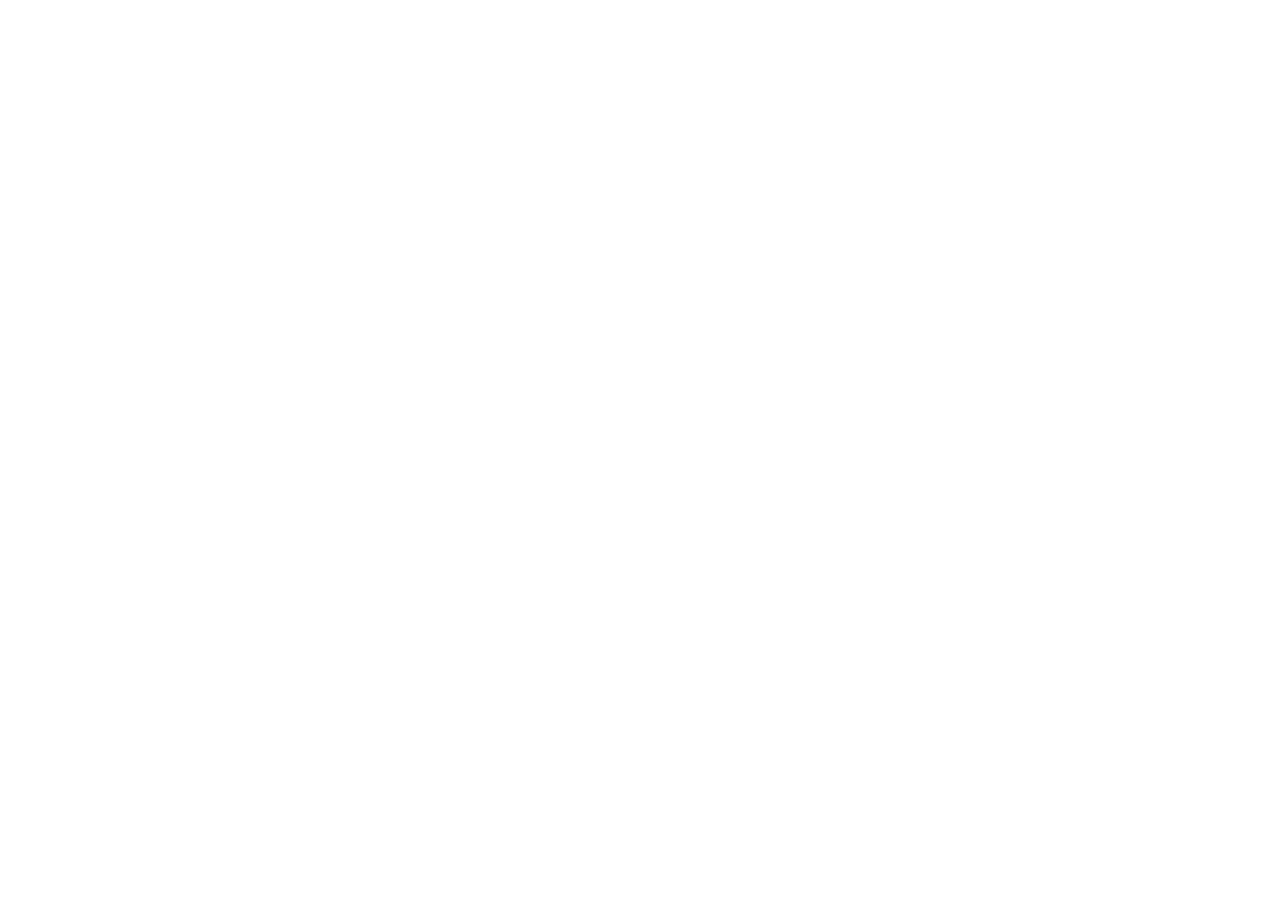
==== FrontEnd/login.html @ 93ecc213 "boucle work modifier" ====
<!DOCTYPE html>
<html lang="fr">
<head>
  <meta charset="UTF-8">
  <title>Sophie Bluel - Architecte d'intérieur</title>
  <meta name="viewport" content="width=device-width, initial-scale=1.0">
  <link rel="preconnect" href="https://fonts.googleapis.com">
  <link rel="preconnect" href="https://fonts.gstatic.com" crossorigin>
  <link href="https://fonts.googleapis.com/css2?family=Syne:wght@700;800&family=Work+Sans&display=swap" rel="stylesheet">
  <meta name="description" content="">
  <link rel="stylesheet" href="./assets/style.css">
  <script src="./assets/login.js"></script>
  <body>

  </body>
  </html>
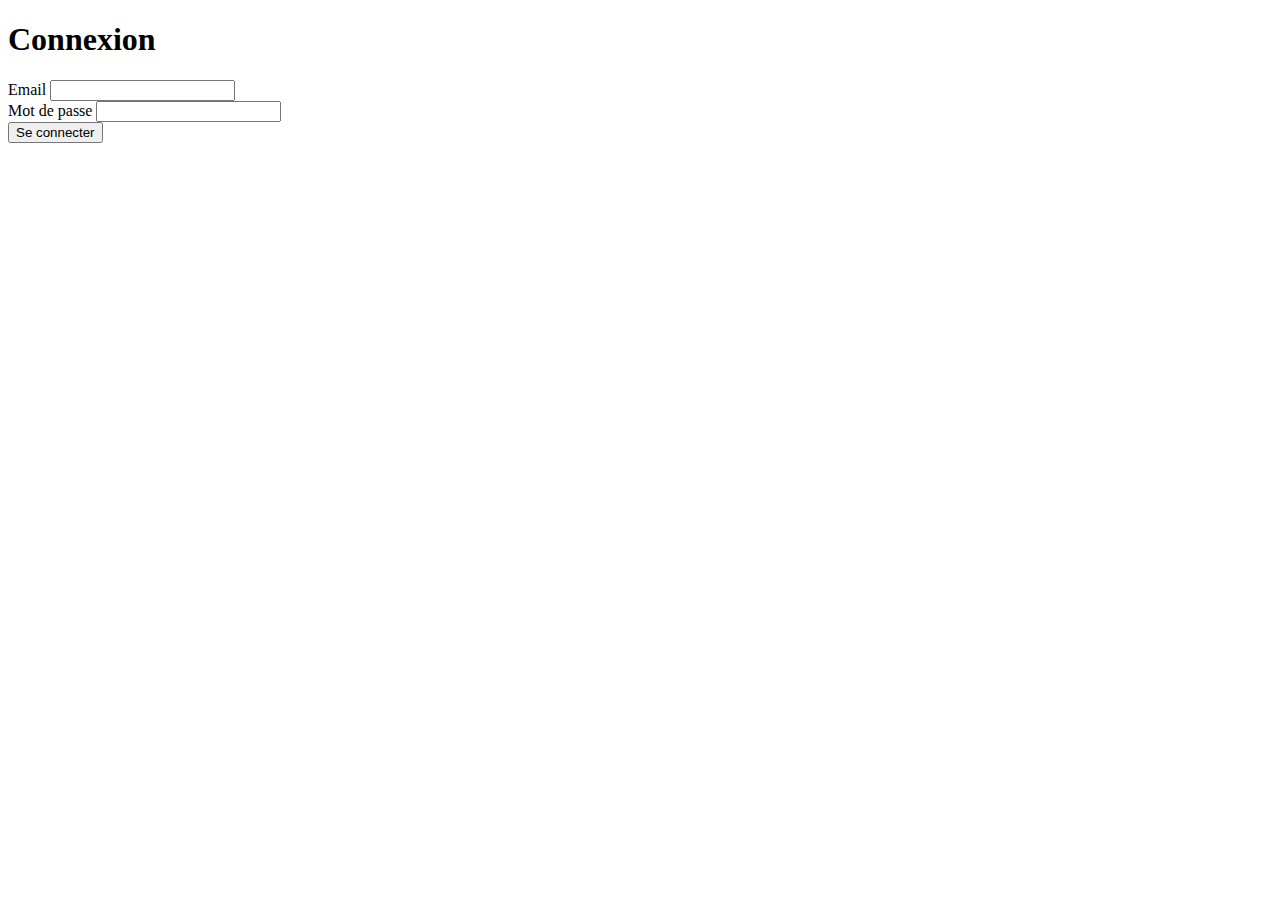
==== commit c7b18f54: "base de login créer" ====
--- a/FrontEnd/login.html
+++ b/FrontEnd/login.html
@@ -11,6 +11,17 @@
   <link rel="stylesheet" href="./assets/style.css">
   <script src="./assets/login.js"></script>
   <body>
-
+    <form action="">
+      <h1>Connexion</h1>
+      <div class="form-group">
+        <label for="email">Email</label>
+        <input type="email" id="email" name="email" required>
+      </div>
+      <div class="form-group">
+        <label for="password">Mot de passe</label>
+        <input type="password" id="password" name="password" required>
+      </div>
+      <button type="submit">Se connecter</button>
+    </form>
   </body>
   </html>
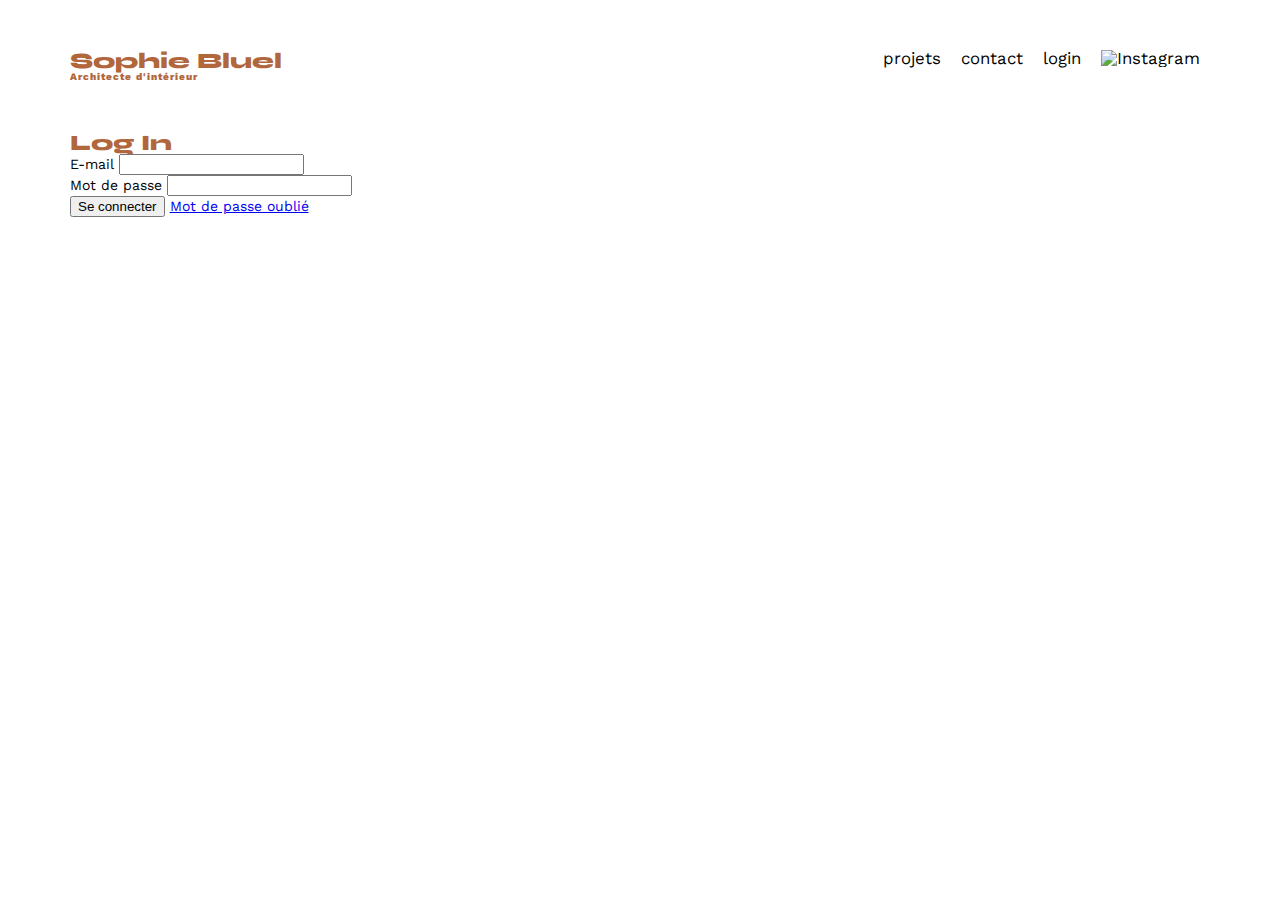
==== commit 210ca260: "navbar ajouter à login + style modifier" ====
--- a/FrontEnd/login.html
+++ b/FrontEnd/login.html
@@ -11,17 +11,31 @@
   <link rel="stylesheet" href="./assets/style.css">
   <script src="./assets/login.js"></script>
   <body>
-    <form action="">
-      <h1>Connexion</h1>
+    <!-- navabar -->
+    <header>
+      <h1>Sophie Bluel <span>Architecte d'intérieur</span></h1>
+      <nav>
+        <ul>
+          <li>projets</li>
+          <li>contact</li>
+          <li><a class="login" id="login" href="login.html">login</a></li>
+          <li><img src="./assets/icons/instagram.png" alt="Instagram"></li>
+        </ul>
+      </nav>
+    </header>
+    <!-- formulaire de connexion -->
+    <form class="login-form" id="loginForm" action="index.html" type="POST">
+      <h1>Log In</h1>
       <div class="form-group">
-        <label for="email">Email</label>
+        <label for="email">E-mail</label>
         <input type="email" id="email" name="email" required>
       </div>
       <div class="form-group">
         <label for="password">Mot de passe</label>
         <input type="password" id="password" name="password" required>
       </div>
-      <button type="submit">Se connecter</button>
+      <button class="" type="submit">Se connecter</button>
+      <a href="#">Mot de passe oublié</a>
     </form>
   </body>
   </html>
--- a/FrontEnd/assets/style.css
+++ b/FrontEnd/assets/style.css
@@ -0,0 +1,197 @@
+/* http://meyerweb.com/eric/tools/css/reset/
+   v2.0 | 20110126
+   License: none (public domain)
+*/
+
+html, body, div, span, applet, object, iframe,
+h1, h2, h3, h4, h5, h6, p, blockquote, pre,
+a, abbr, acronym, address, big, cite, code,
+del, dfn, em, img, ins, kbd, q, s, samp,
+small, strike, strong, sub, sup, tt, var,
+b, u, i, center,
+dl, dt, dd, ol, ul, li,
+fieldset, form, label, legend,
+table, caption, tbody, tfoot, thead, tr, th, td,
+article, aside, canvas, details, embed,
+figure, figcaption, footer, header, hgroup,
+menu, nav, output, ruby, section, summary,
+time, mark, audio, video {
+	margin: 0;
+	padding: 0;
+	border: 0;
+	font-size: 100%;
+	font: inherit;
+	vertical-align: baseline;
+}
+/* HTML5 display-role reset for older browsers */
+article, aside, details, figcaption, figure,
+footer, header, hgroup, menu, nav, section {
+	display: block;
+}
+body {
+	line-height: 1;
+}
+ol, ul {
+	list-style: none;
+}
+blockquote, q {
+	quotes: none;
+}
+blockquote:before, blockquote:after,
+q:before, q:after {
+	content: '';
+	content: none;
+}
+table {
+	border-collapse: collapse;
+	border-spacing: 0;
+}
+/** end reset css**/
+body {
+	max-width: 1140px;
+	margin:auto;
+	font-family: 'Work Sans' ;
+	font-size: 14px;
+}
+header {
+	display: flex;
+	justify-content: space-between;
+	margin: 50px 0
+}
+section {
+	margin: 50px 0
+}
+
+h1{
+	display: flex;
+	flex-direction: column;
+	font-family: 'Syne';
+	font-size: 22px;
+	font-weight: 800;
+	color: #B1663C
+}
+
+h1 > span {
+	font-family: 'Work Sans';
+	font-size:10px;
+	letter-spacing: 0.1em;
+;
+}
+
+h2{
+	font-family: 'Syne';
+	font-weight: 700;
+	font-size: 30px;
+	color: #1D6154
+}
+nav ul {
+	display: flex;
+	align-items: center;
+	list-style-type: none;
+
+}
+nav li {
+	padding: 0 10px;
+	font-size: 1.2em;
+  cursor: pointer;
+}
+
+nav a {
+  text-decoration: none;
+  color: black;
+}
+
+nav a:hover {
+  color: #B1663C;
+}
+
+li:hover {
+	color: #B1663C;
+}
+#introduction {
+	display: flex;
+	align-items: center;
+}
+#introduction figure {
+	flex: 1
+}
+#introduction img {
+	display: block;
+	margin: auto;
+	width: 80%;
+}
+
+#introduction article {
+	flex: 1
+}
+#introduction h2 {
+	margin-bottom: 1em;
+}
+
+#introduction p {
+	margin-bottom: 0.5em;
+}
+#portfolio h2 {
+	text-align: center;
+	margin-bottom: 1em;
+}
+.gallery {
+	width: 100%;
+	display: grid;
+	grid-template-columns: 1fr 1fr 1fr;
+	grid-column-gap: 20px;
+	grid-row-gap: 20px;
+}
+
+.gallery img {
+	width: 100%;
+
+}
+#contact {
+	width: 50%;
+margin: auto;
+}
+#contact > * {
+	text-align: center;
+
+}
+#contact h2{
+	margin-bottom: 20px;
+}
+#contact form {
+	text-align: left;
+	margin-top:30px;
+	display: flex;
+	flex-direction: column;
+}
+
+#contact input {
+	height: 50px;
+	font-size: 1.2em;
+	border: none;
+	box-shadow: 0px 4px 14px rgba(0, 0, 0, 0.09);
+}
+#contact label {
+	margin: 2em 0 1em 0;
+}
+#contact textarea {
+	border: none;
+	box-shadow: 0px 4px 14px rgba(0, 0, 0, 0.09);
+}
+
+input[type="submit"]{
+	font-family: 'Syne';
+	font-weight: 700;
+	color: white;
+	background-color: #1D6154;
+	margin : 2em auto ;
+	width: 180px;
+	text-align: center;
+	border-radius: 60px ;
+}
+
+footer nav ul {
+	display: flex;
+	justify-content: flex-end;
+	margin: 2em
+}
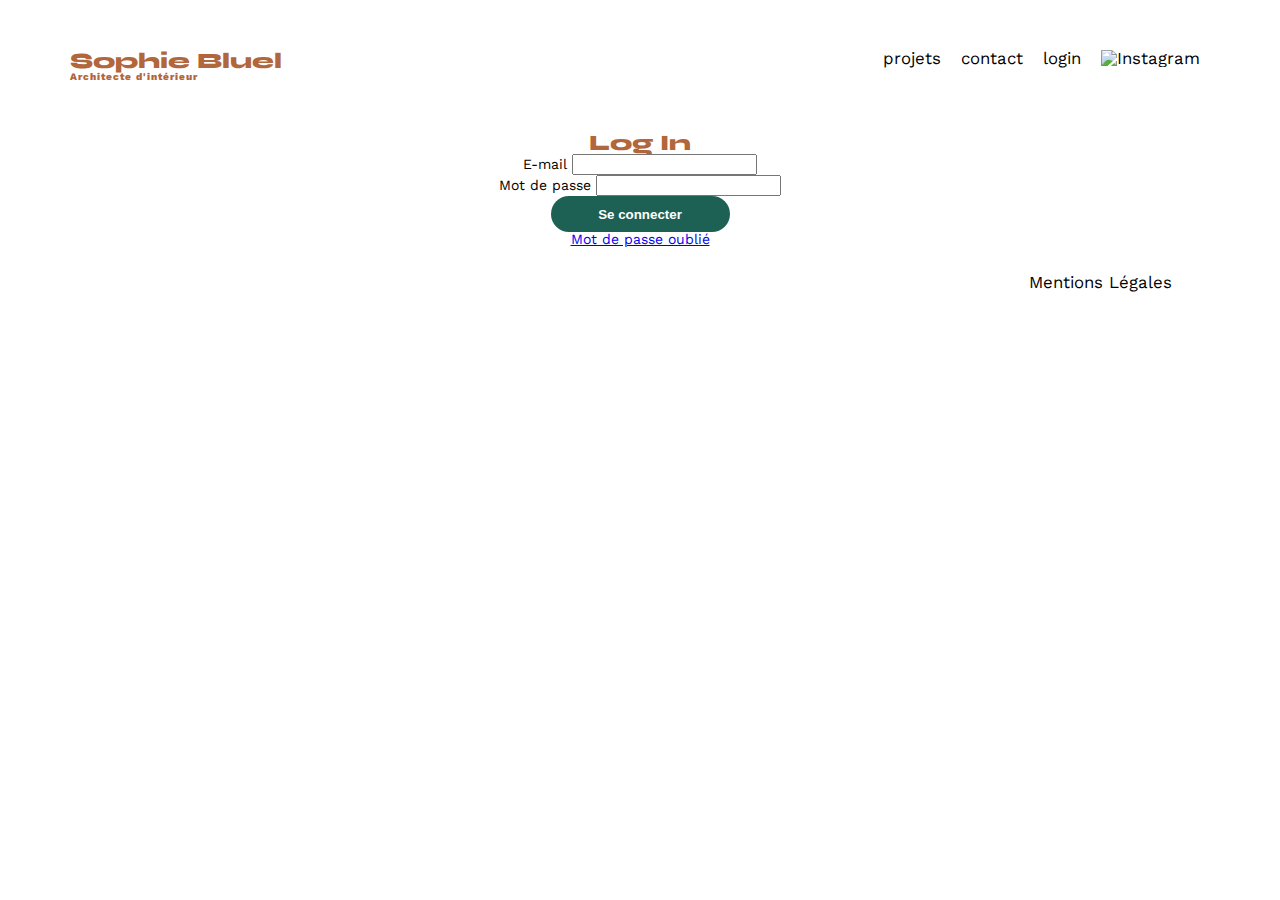
==== commit b7163438: "ajout du button styliser" ====
--- a/FrontEnd/login.html
+++ b/FrontEnd/login.html
@@ -34,8 +34,15 @@
         <label for="password">Mot de passe</label>
         <input type="password" id="password" name="password" required>
       </div>
-      <button class="" type="submit">Se connecter</button>
+      <button class="connect-btn" type="submit">Se connecter</button>
       <a href="#">Mot de passe oublié</a>
     </form>
+    <footer>
+      <nav>
+        <ul>
+          <li>Mentions Légales</li>
+        </ul>
+      </nav>
+    </footer>
   </body>
   </html>
--- a/FrontEnd/assets/style.css
+++ b/FrontEnd/assets/style.css
@@ -1,3 +1,4 @@
+
 /* http://meyerweb.com/eric/tools/css/reset/
    v2.0 | 20110126
    License: none (public domain)
@@ -16,182 +17,249 @@
 figure, figcaption, footer, header, hgroup,
 menu, nav, output, ruby, section, summary,
 time, mark, audio, video {
-	margin: 0;
-	padding: 0;
-	border: 0;
-	font-size: 100%;
-	font: inherit;
-	vertical-align: baseline;
-}
+    margin: 0;
+    padding: 0;
+    border: 0;
+    font-size: 100%;
+    font: inherit;
+    vertical-align: baseline;
+}
+
 /* HTML5 display-role reset for older browsers */
 article, aside, details, figcaption, figure,
 footer, header, hgroup, menu, nav, section {
-	display: block;
-}
+    display: block;
+}
+
 body {
-	line-height: 1;
-}
+    line-height: 1;
+}
+
 ol, ul {
-	list-style: none;
-}
+    list-style: none;
+}
+
 blockquote, q {
-	quotes: none;
-}
+    quotes: none;
+}
+
 blockquote:before, blockquote:after,
 q:before, q:after {
-	content: '';
-	content: none;
-}
+    content: '';
+    content: none;
+}
+
 table {
-	border-collapse: collapse;
-	border-spacing: 0;
-}
+    border-collapse: collapse;
+    border-spacing: 0;
+}
+
 /** end reset css**/
 body {
-	max-width: 1140px;
-	margin:auto;
-	font-family: 'Work Sans' ;
-	font-size: 14px;
-}
+    max-width: 1140px;
+    margin: auto;
+    font-family: 'Work Sans';
+    font-size: 14px;
+}
+
 header {
-	display: flex;
-	justify-content: space-between;
-	margin: 50px 0
-}
+    display: flex;
+    justify-content: space-between;
+    margin: 50px 0
+}
+
 section {
-	margin: 50px 0
-}
-
-h1{
-	display: flex;
-	flex-direction: column;
-	font-family: 'Syne';
-	font-size: 22px;
-	font-weight: 800;
-	color: #B1663C
+    margin: 50px 0
+}
+
+h1 {
+    display: flex;
+    flex-direction: column;
+    font-family: 'Syne';
+    font-size: 22px;
+    font-weight: 800;
+    color: #B1663C
 }
 
 h1 > span {
-	font-family: 'Work Sans';
-	font-size:10px;
-	letter-spacing: 0.1em;
-;
-}
-
-h2{
-	font-family: 'Syne';
-	font-weight: 700;
-	font-size: 30px;
-	color: #1D6154
-}
+    font-family: 'Work Sans';
+    font-size: 10px;
+    letter-spacing: 0.1em;;
+}
+
+h2 {
+    font-family: 'Syne';
+    font-weight: 700;
+    font-size: 30px;
+    color: #1D6154
+}
+
 nav ul {
-	display: flex;
-	align-items: center;
-	list-style-type: none;
-
-}
+    display: flex;
+    align-items: center;
+    list-style-type: none;
+
+}
+
 nav li {
-	padding: 0 10px;
-	font-size: 1.2em;
-  cursor: pointer;
+    padding: 0 10px;
+    font-size: 1.2em;
+    cursor: pointer;
 }
 
 nav a {
-  text-decoration: none;
-  color: black;
+    text-decoration: none;
+    color: black;
 }
 
 nav a:hover {
-  color: #B1663C;
+    color: #B1663C;
 }
 
 li:hover {
-	color: #B1663C;
-}
+    color: #B1663C;
+}
+
 #introduction {
-	display: flex;
-	align-items: center;
-}
+    display: flex;
+    align-items: center;
+}
+
 #introduction figure {
-	flex: 1
-}
+    flex: 1
+}
+
 #introduction img {
-	display: block;
-	margin: auto;
-	width: 80%;
+    display: block;
+    margin: auto;
+    width: 80%;
 }
 
 #introduction article {
-	flex: 1
-}
+    flex: 1
+}
+
 #introduction h2 {
-	margin-bottom: 1em;
+    margin-bottom: 1em;
 }
 
 #introduction p {
-	margin-bottom: 0.5em;
-}
+    margin-bottom: 0.5em;
+}
+
 #portfolio h2 {
-	text-align: center;
-	margin-bottom: 1em;
-}
+    text-align: center;
+    margin-bottom: 1em;
+}
+
 .gallery {
-	width: 100%;
-	display: grid;
-	grid-template-columns: 1fr 1fr 1fr;
-	grid-column-gap: 20px;
-	grid-row-gap: 20px;
+    width: 100%;
+    display: grid;
+    grid-template-columns: 1fr 1fr 1fr;
+    grid-column-gap: 20px;
+    grid-row-gap: 20px;
 }
 
 .gallery img {
-	width: 100%;
-
-}
+    width: 100%;
+
+}
+
 #contact {
-	width: 50%;
-margin: auto;
-}
+    width: 50%;
+    margin: auto;
+}
+
 #contact > * {
-	text-align: center;
-
-}
-#contact h2{
-	margin-bottom: 20px;
-}
+    text-align: center;
+
+}
+
+#contact h2 {
+    margin-bottom: 20px;
+}
+
 #contact form {
-	text-align: left;
-	margin-top:30px;
-	display: flex;
-	flex-direction: column;
+    text-align: left;
+    margin-top: 30px;
+    display: flex;
+    flex-direction: column;
 }
 
 #contact input {
-	height: 50px;
-	font-size: 1.2em;
-	border: none;
-	box-shadow: 0px 4px 14px rgba(0, 0, 0, 0.09);
-}
+    height: 50px;
+    font-size: 1.2em;
+    border: none;
+    box-shadow: 0px 4px 14px rgba(0, 0, 0, 0.09);
+}
+
 #contact label {
-	margin: 2em 0 1em 0;
-}
+    margin: 2em 0 1em 0;
+}
+
 #contact textarea {
-	border: none;
-	box-shadow: 0px 4px 14px rgba(0, 0, 0, 0.09);
-}
-
-input[type="submit"]{
-	font-family: 'Syne';
-	font-weight: 700;
-	color: white;
-	background-color: #1D6154;
-	margin : 2em auto ;
-	width: 180px;
-	text-align: center;
-	border-radius: 60px ;
+    border: none;
+    box-shadow: 0px 4px 14px rgba(0, 0, 0, 0.09);
+}
+
+input[type="submit"] {
+    font-family: 'Syne';
+    font-weight: 700;
+    color: white;
+    background-color: #1D6154;
+    margin: 2em auto;
+    width: 180px;
+    text-align: center;
+    border-radius: 60px;
 }
 
 footer nav ul {
-	display: flex;
-	justify-content: flex-end;
-	margin: 2em
-}
+    display: flex;
+    justify-content: flex-end;
+    margin: 2em
+}
+
+.banner {
+    position: absolute;
+    left: 0;
+    top: 0;
+    width: 100%;
+    color: white;
+    background-color: black;
+    display: flex;
+    justify-content: center;
+    align-items: center;
+    height: 59px;
+}
+
+.modal-image {
+    height: 102.57px;
+    width: 76.86px;
+    display: flex;
+}
+
+.login-form {
+    display: flex;
+    flex-direction: column;
+    align-items: center;
+}
+
+.connect-btn {
+  font-weight: bold;
+  color: white;
+  background-color: #1D6154;
+  width: 179px;
+  height: 36px;
+  border-radius: 60px;
+  border: none;
+}
+
+/* @TODO: Ré-arranger le style...*/
+
+.hidden {
+    display: none;
+}
+
+.mode-edition {
+    display: block;
+}
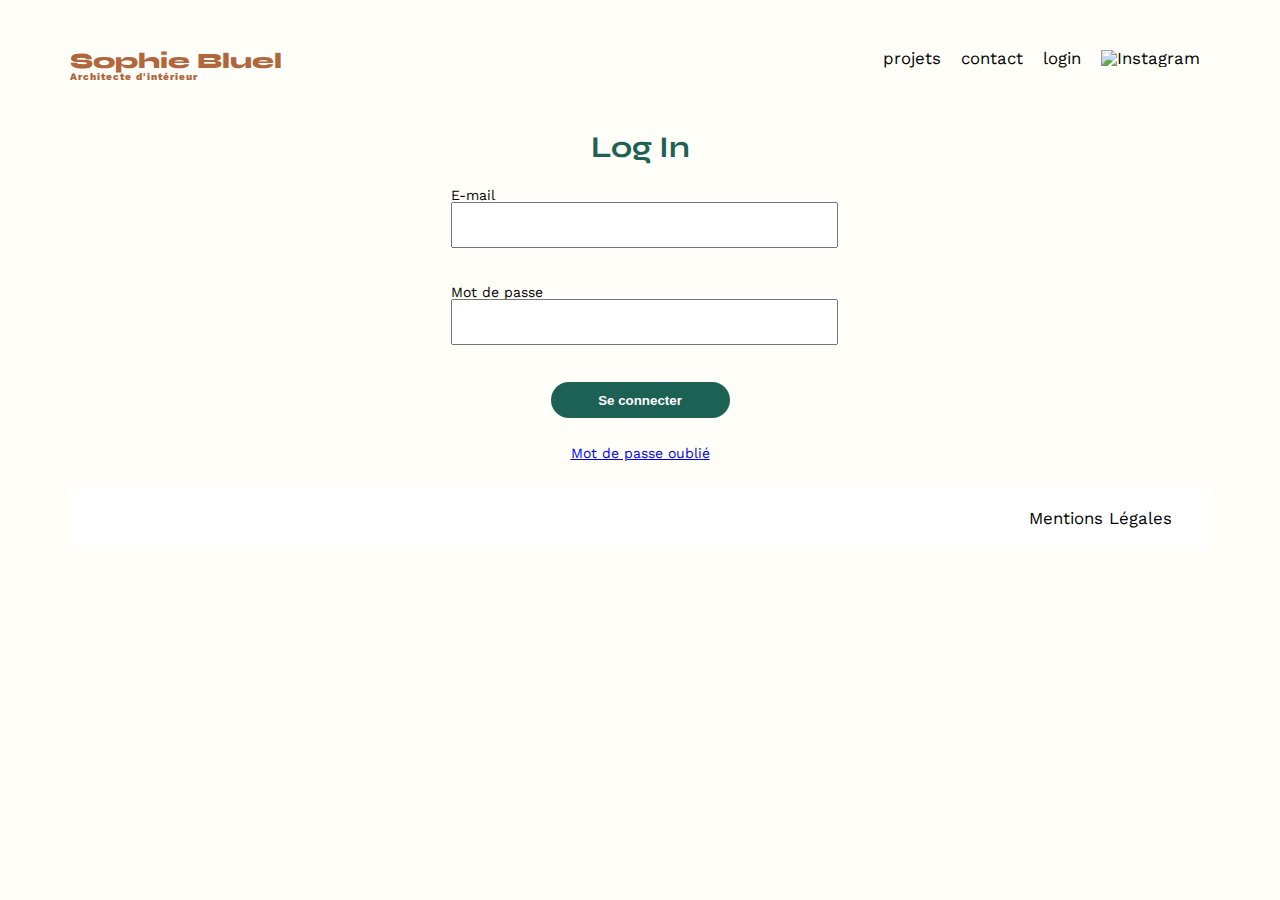
==== commit 2987aca6: "page login styliser. Footer à revoir" ====
--- a/FrontEnd/login.html
+++ b/FrontEnd/login.html
@@ -25,7 +25,7 @@
     </header>
     <!-- formulaire de connexion -->
     <form class="login-form" id="loginForm" action="index.html" type="POST">
-      <h1>Log In</h1>
+      <h1 style="color:#1D6154;font-size: 30px;height:36px;margin-bottom:20px;align-items: center;font-family: 'Syne', sans-serif; font-weight: 700;">Log In</h1>
       <div class="form-group">
         <label for="email">E-mail</label>
         <input type="email" id="email" name="email" required>
@@ -37,12 +37,12 @@
       <button class="connect-btn" type="submit">Se connecter</button>
       <a href="#">Mot de passe oublié</a>
     </form>
-    <footer>
-      <nav>
-        <ul>
-          <li>Mentions Légales</li>
-        </ul>
-      </nav>
-    </footer>
   </body>
+  <footer>
+    <nav>
+      <ul>
+        <li>Mentions Légales</li>
+      </ul>
+    </nav>
+  </footer>
   </html>
--- a/FrontEnd/assets/style.css
+++ b/FrontEnd/assets/style.css
@@ -31,6 +31,10 @@
     display: block;
 }
 
+html {
+  background-color: #FFFEF8;
+}
+
 body {
     line-height: 1;
 }
@@ -216,7 +220,12 @@
 footer nav ul {
     display: flex;
     justify-content: flex-end;
-    margin: 2em
+    margin: 2em;
+    height: 60px;
+}
+
+footer {
+  background-color: white;
 }
 
 .banner {
@@ -245,15 +254,29 @@
 }
 
 .connect-btn {
-  font-weight: bold;
   color: white;
   background-color: #1D6154;
+  font-weight: bold;
   width: 179px;
   height: 36px;
+  margin-bottom: 28px;
   border-radius: 60px;
   border: none;
 }
 
+.form-group {
+  display: flex;
+  flex-direction: column;
+  justify-content: space-evenly;
+  width: 379px;
+  margin-bottom: 37px;
+}
+
+.form-group input{
+  width: 379px;
+  height: 40px;
+}
+
 /* @TODO: Ré-arranger le style...*/
 
 .hidden {
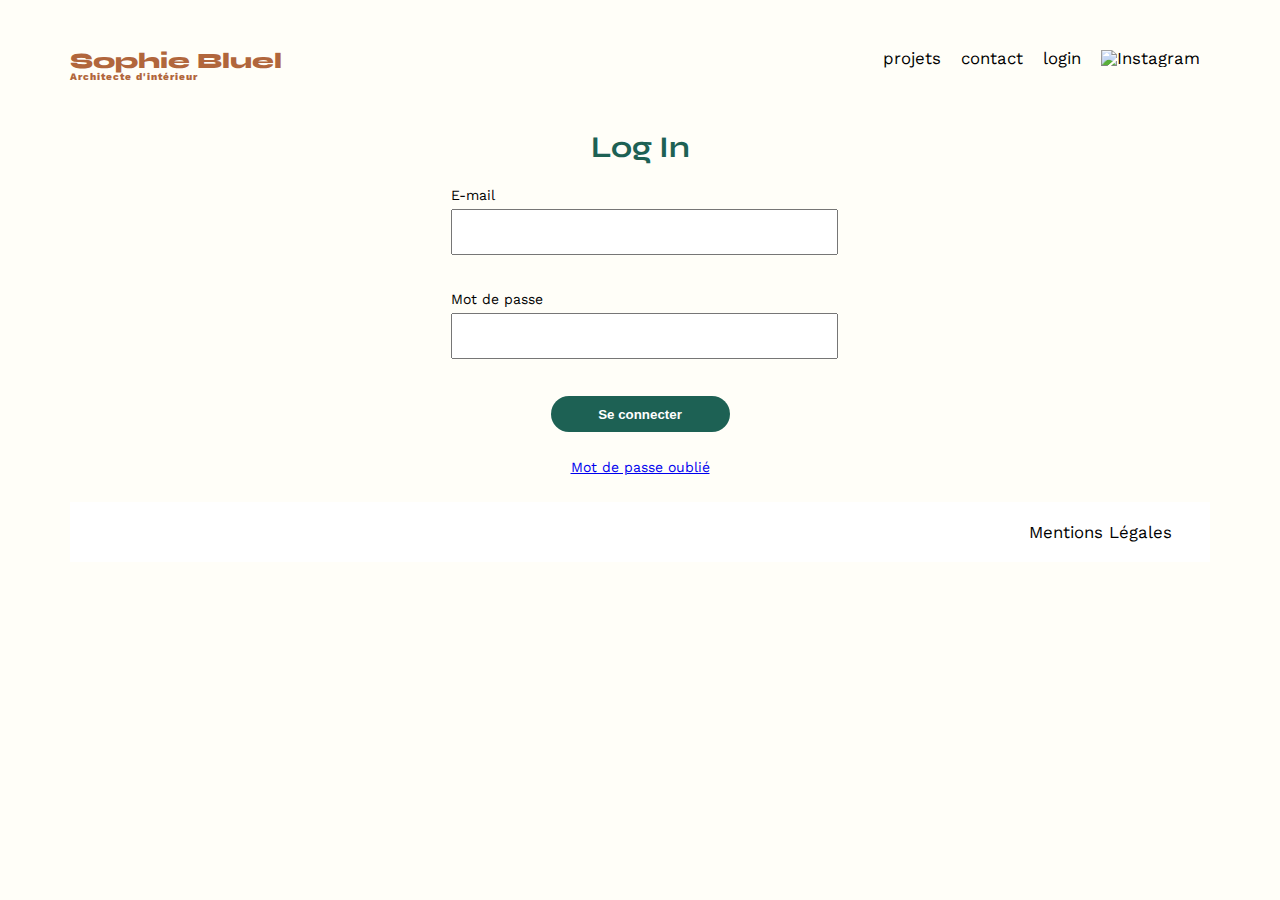
==== commit 771bd8e3: "page login styliser. Footer à revoir" ====
--- a/FrontEnd/login.html
+++ b/FrontEnd/login.html
@@ -27,11 +27,11 @@
     <form class="login-form" id="loginForm" action="index.html" type="POST">
       <h1 style="color:#1D6154;font-size: 30px;height:36px;margin-bottom:20px;align-items: center;font-family: 'Syne', sans-serif; font-weight: 700;">Log In</h1>
       <div class="form-group">
-        <label for="email">E-mail</label>
+        <label style="margin-bottom: 7px;" for="email">E-mail</label>
         <input type="email" id="email" name="email" required>
       </div>
       <div class="form-group">
-        <label for="password">Mot de passe</label>
+        <label style="margin-bottom: 7px;" for="password">Mot de passe</label>
         <input type="password" id="password" name="password" required>
       </div>
       <button class="connect-btn" type="submit">Se connecter</button>
--- a/FrontEnd/assets/style.css
+++ b/FrontEnd/assets/style.css
@@ -275,6 +275,7 @@
 .form-group input{
   width: 379px;
   height: 40px;
+  font-size: 23px;
 }
 
 /* @TODO: Ré-arranger le style...*/
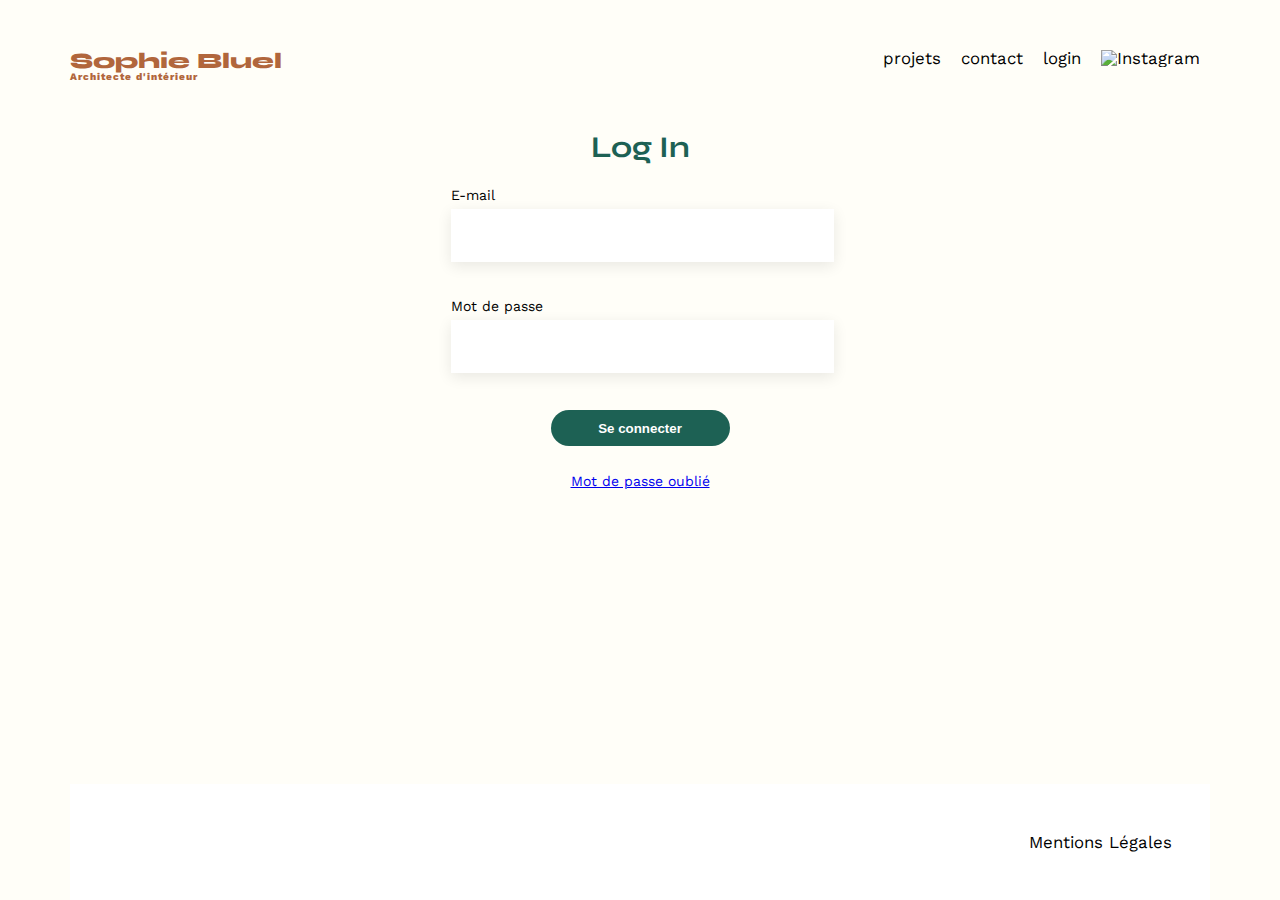
==== commit 6fa52511: "dernier push" ====
--- a/FrontEnd/login.html
+++ b/FrontEnd/login.html
@@ -24,20 +24,22 @@
       </nav>
     </header>
     <!-- formulaire de connexion -->
-    <form class="login-form" id="loginForm" action="index.html" type="POST">
-      <h1 style="color:#1D6154;font-size: 30px;height:36px;margin-bottom:20px;align-items: center;font-family: 'Syne', sans-serif; font-weight: 700;">Log In</h1>
-      <div class="form-group">
-        <label style="margin-bottom: 7px;" for="email">E-mail</label>
-        <input type="email" id="email" name="email" required>
-      </div>
-      <div class="form-group">
-        <label style="margin-bottom: 7px;" for="password">Mot de passe</label>
-        <input type="password" id="password" name="password" required>
-      </div>
-      <button class="connect-btn" type="submit">Se connecter</button>
-      <a href="#">Mot de passe oublié</a>
-    </form>
-  </body>
+    <div id="content">
+      <!-- formulaire de connexion -->
+      <form class="login-form" id="loginForm" action="index.html" method="POST">
+        <h1 style="color:#1D6154;font-size: 30px;height:36px;margin-bottom:20px;align-items: center;font-family: 'Syne', sans-serif; font-weight: 700;">Log In</h1>
+        <div class="form-group">
+          <label style="margin-bottom: 7px;" for="email">E-mail</label>
+          <input type="email" id="email" name="email" required>
+        </div>
+        <div class="form-group">
+          <label style="margin-bottom: 7px;" for="password">Mot de passe</label>
+          <input type="password" id="password" name="password" required>
+        </div>
+        <button class="connect-btn" type="submit">Se connecter</button>
+        <a href="#">Mot de passe oublié</a>
+      </form>
+    </div>
   <footer>
     <nav>
       <ul>
@@ -45,4 +47,5 @@
       </ul>
     </nav>
   </footer>
+</body>
   </html>
--- a/FrontEnd/assets/style.css
+++ b/FrontEnd/assets/style.css
@@ -17,18 +17,18 @@
 figure, figcaption, footer, header, hgroup,
 menu, nav, output, ruby, section, summary,
 time, mark, audio, video {
-    margin: 0;
-    padding: 0;
-    border: 0;
-    font-size: 100%;
-    font: inherit;
-    vertical-align: baseline;
+  margin: 0;
+  padding: 0;
+  border: 0;
+  font-size: 100%;
+  font: inherit;
+  vertical-align: baseline;
 }
 
 /* HTML5 display-role reset for older browsers */
 article, aside, details, figcaption, figure,
 footer, header, hgroup, menu, nav, section {
-    display: block;
+  display: block;
 }
 
 html {
@@ -36,221 +36,363 @@
 }
 
 body {
-    line-height: 1;
+  line-height: 1;
 }
 
 ol, ul {
-    list-style: none;
+  list-style: none;
 }
 
 blockquote, q {
-    quotes: none;
+  quotes: none;
 }
 
 blockquote:before, blockquote:after,
 q:before, q:after {
-    content: '';
-    content: none;
+  content: '';
+  content: none;
 }
 
 table {
-    border-collapse: collapse;
-    border-spacing: 0;
+  border-collapse: collapse;
+  border-spacing: 0;
+}
+
+html, body {
+  height: 100%;
+  margin: 0;
 }
 
 /** end reset css**/
 body {
-    max-width: 1140px;
-    margin: auto;
-    font-family: 'Work Sans';
-    font-size: 14px;
+  display: flex;
+  flex-direction: column;
+  max-width: 1140px;
+  margin: auto;
+  font-family: 'Work Sans';
+  font-size: 14px;
 }
 
 header {
-    display: flex;
-    justify-content: space-between;
-    margin: 50px 0
+  display: flex;
+  justify-content: space-between;
+  margin: 50px 0
 }
 
 section {
-    margin: 50px 0
+  margin: 50px 0
 }
 
 h1 {
-    display: flex;
-    flex-direction: column;
-    font-family: 'Syne';
-    font-size: 22px;
-    font-weight: 800;
-    color: #B1663C
+  display: flex;
+  flex-direction: column;
+  font-family: 'Syne';
+  font-size: 22px;
+  font-weight: 800;
+  color: #B1663C
 }
 
 h1 > span {
-    font-family: 'Work Sans';
-    font-size: 10px;
-    letter-spacing: 0.1em;;
+  font-family: 'Work Sans';
+  font-size: 10px;
+  letter-spacing: 0.1em;;
 }
 
 h2 {
-    font-family: 'Syne';
-    font-weight: 700;
-    font-size: 30px;
-    color: #1D6154
+  font-family: 'Syne';
+  font-weight: 700;
+  font-size: 30px;
+  color: #1D6154
 }
 
 nav ul {
-    display: flex;
-    align-items: center;
-    list-style-type: none;
-
+  display: flex;
+  align-items: center;
+  list-style-type: none;
 }
 
 nav li {
-    padding: 0 10px;
-    font-size: 1.2em;
-    cursor: pointer;
+  padding: 0 10px;
+  font-size: 1.2em;
+  cursor: pointer;
 }
 
 nav a {
-    text-decoration: none;
-    color: black;
+  text-decoration: none;
+  color: black;
 }
 
 nav a:hover {
-    color: #B1663C;
+  color: #B1663C;
 }
 
 li:hover {
-    color: #B1663C;
+  color: #B1663C;
+}
+
+#content {
+  flex: 1 0 auto; /* Cette propriété permet au contenu de s'étendre et de pousser le footer vers le bas */
 }
 
 #introduction {
-    display: flex;
-    align-items: center;
+  display: flex;
+  align-items: center;
 }
 
 #introduction figure {
-    flex: 1
+  flex: 1
 }
 
 #introduction img {
-    display: block;
-    margin: auto;
-    width: 80%;
+  display: block;
+  margin: auto;
+  width: 80%;
 }
 
 #introduction article {
-    flex: 1
+  flex: 1
 }
 
 #introduction h2 {
-    margin-bottom: 1em;
+  margin-bottom: 1em;
 }
 
 #introduction p {
-    margin-bottom: 0.5em;
+  margin-bottom: 0.5em;
 }
 
 #portfolio h2 {
-    text-align: center;
-    margin-bottom: 1em;
+  text-align: center;
+  margin-bottom: 1em;
 }
 
 .gallery {
-    width: 100%;
-    display: grid;
-    grid-template-columns: 1fr 1fr 1fr;
-    grid-column-gap: 20px;
-    grid-row-gap: 20px;
+  width: 100%;
+  display: grid;
+  grid-template-columns: 1fr 1fr 1fr;
+  grid-column-gap: 20px;
+  grid-row-gap: 20px;
 }
 
 .gallery img {
-    width: 100%;
-
+  width: 100%;
+}
+
+.add {
+  width: 237px;
+  height: 36px;
+  border-radius: 60px;
+  border: none;
+  color: white;
+  background-color: #1D6154;
+  font-family: 'Syne';
+  font-size: 14px;
+  line-height: 16.8px;
+  text-align: center;
+  margin-bottom: 45px;
+}
+
+.delete {
+  position: absolute;
+  top: 4px;
+  right: 6px;
+  background-color: black;
+  border: none;
+  border-radius: 2px;
+  width: 20px;
+  height: 20px;
+  display: flex;
+  align-items: center;
+  justify-content: center;
+  cursor: pointer;
+}
+
+.delete:hover {
+  background: rgba(0, 0, 0, 0.8);
+}
+
+.image-container {
+  position: relative;
+  width: 100%;
+}
+
+.add-photo-btn {
+  display: block;
+  margin: 20px auto;
+  background-color: #1D6154;
+  color: white;
+  padding: 10px 20px;
+  border: none;
+  border-radius: 60px;
+  font-weight: bold;
+  text-align: center;
+}
+
+.add-photo-btn:hover {
+  background-color: #144B3A;
 }
 
 #contact {
-    width: 50%;
-    margin: auto;
+  width: 50%;
+  margin: auto;
 }
 
 #contact > * {
-    text-align: center;
-
+  text-align: center;
 }
 
 #contact h2 {
-    margin-bottom: 20px;
+  margin-bottom: 20px;
 }
 
 #contact form {
-    text-align: left;
-    margin-top: 30px;
-    display: flex;
-    flex-direction: column;
+  text-align: left;
+  margin-top: 30px;
+  display: flex;
+  flex-direction: column;
 }
 
 #contact input {
-    height: 50px;
-    font-size: 1.2em;
-    border: none;
-    box-shadow: 0px 4px 14px rgba(0, 0, 0, 0.09);
+  height: 50px;
+  font-size: 1.2em;
+  border: none;
+  box-shadow: 0px 4px 14px rgba(0, 0, 0, 0.09);
 }
 
 #contact label {
-    margin: 2em 0 1em 0;
+  margin: 2em 0 1em 0;
 }
 
 #contact textarea {
-    border: none;
-    box-shadow: 0px 4px 14px rgba(0, 0, 0, 0.09);
+  border: none;
+  box-shadow: 0px 4px 14px rgba(0, 0, 0, 0.09);
+}
+
+#project {
+  position: relative;
 }
 
 input[type="submit"] {
-    font-family: 'Syne';
-    font-weight: 700;
-    color: white;
-    background-color: #1D6154;
-    margin: 2em auto;
-    width: 180px;
-    text-align: center;
-    border-radius: 60px;
+  font-family: 'Syne';
+  font-weight: 700;
+  color: white;
+  background-color: #1D6154;
+  margin: 2em auto;
+  width: 180px;
+  text-align: center;
+  border-radius: 60px;
 }
 
 footer nav ul {
-    display: flex;
-    justify-content: flex-end;
-    margin: 2em;
-    height: 60px;
+  display: flex;
+  justify-content: flex-end;
+  margin: 2em;
+  height: 60px;
 }
 
 footer {
+  flex-shrink: 0; /* Empêche le footer de rétrécir */
   background-color: white;
 }
 
 .banner {
-    position: absolute;
-    left: 0;
-    top: 0;
-    width: 100%;
-    color: white;
-    background-color: black;
-    display: flex;
-    justify-content: center;
-    align-items: center;
-    height: 59px;
-}
-
+  position: absolute;
+  left: 0;
+  top: 0;
+  width: 100%;
+  color: white;
+  background-color: black;
+  display: flex;
+  justify-content: center;
+  align-items: center;
+  height: 59px;
+}
+
+/* page avant connexion */
+.filters {
+  display: flex;
+  justify-content: center;
+  margin-bottom: 50px;
+}
+
+.filter {
+  color: #1D6154;
+  border-color: #1D6154;
+  background-color: #FFFEF8;
+  width: auto;
+  min-width: 100px;
+  height: 37px;
+  border-radius: 60px;
+  border-style: solid;
+  border-width: 2px;
+  margin-right: 10px;
+  font-family: Syne;
+  font-size: 16px;
+  font-weight: bold;
+}
+
+.filter:hover {
+  background-color: #1D6154;
+  color: white;
+}
+
+/* page connecter */
+
+#edit {
+  position: absolute;
+  top: 7px;
+  left: 60%;
+  border: none;
+  background-color: white;
+  cursor: pointer;
+  font-size: 14px;
+}
+
+.modal {
+  text-align: center;
+  width: 630px;
+  height: 688px;
+  border-radius: 10px;
+  border: none;
+}
+
+.modal h2 {
+  font-family: "Work sans";
+  font-weight: 400;
+  font-size: 30px;
+  color: black;
+  margin-top: 60px;
+  margin-bottom: 46px;
+}
+
+.quit {
+  position: relative;
+  border: none;
+  background-color: white;
+  bottom: 125px;
+  left: 290px;
+  font-size: 24px;
+}
+
+.modal-gallery {
+  display: grid;
+  grid-template-columns: 1fr 1fr 1fr 1fr 1fr;
+  gap: 9px;
+  place-self: center;
+}
+
+/* page Log in */
 .modal-image {
-    height: 102.57px;
-    width: 76.86px;
-    display: flex;
+  height: 102.57px;
+  width: 76.86px;
+  margin-bottom: 29px;
+  display: flex;
 }
 
 .login-form {
-    display: flex;
-    flex-direction: column;
-    align-items: center;
+  display: flex;
+  flex-direction: column;
+  align-items: center;
 }
 
 .connect-btn {
@@ -274,16 +416,142 @@
 
 .form-group input{
   width: 379px;
-  height: 40px;
-  font-size: 23px;
-}
-
-/* @TODO: Ré-arranger le style...*/
+  height: 51px;
+  font-size: 1.2em;
+  border: none;
+  box-shadow: 0px 4px 14px rgba(0, 0, 0, 0.09);
+}
+
+#modal-add {
+  text-align: center;
+  width: 630px;
+  height: 688px;
+  border-radius: 10px;
+  border: none;
+}
+
+#work-image-label {
+  display: flex;
+  justify-content: center;
+  align-items: center;
+  flex-direction: column;
+  height: 169px;
+  background-color: #E8F1F6;
+  margin-bottom: 30px;
+}
+
+#label-button {
+  display: flex;
+  align-items: center;
+  justify-content: center;
+  width: 173px;
+  height: 36px;
+  border-radius: 50px;
+  color: #306685;
+  background-color: #CBD6DC;
+  border: none;
+  margin: 6px 0px 7px 0px;
+  font-family: "Work Sans";
+  font-weight: 500;
+  font-size: 14px;
+}
+
+#label-image {
+  font-size: 76px;
+  color: #b9c5cc;
+}
+
+#label-paragraph {
+  width: 94px;
+  height: 12px;
+  font-family: "Work Sans";
+  font-weight: 400;
+  font-size: 10px;
+  line-height: 100%;
+  text-align: center;
+  color: #444444;
+}
+
+#add-work-form h2 {
+  font-family: "Work sans";
+  font-weight: 400;
+  font-size: 30px;
+  color: black;
+  margin-top: 60px;
+  margin-bottom: 46px;
+}
+
+#add-work-form  {
+  display: flex;
+  flex-direction: column;
+  flex-wrap: wrap;
+  align-content: center;
+  justify-content: center;
+}
+
+#add-work-form form {
+  text-align: left;
+  margin-top: 30px;
+  display: flex;
+  flex-direction: column;
+}
+
+#add-work-form input {
+  width: 420px;
+  font-size: 1.2em;
+  border: none;
+  box-shadow: 0px 4px 14px rgba(0, 0, 0, 0.09);
+}
+
+#work-title, #work-category {
+  height: 51px;
+  margin: 0 0 47px 0;
+  border: none;
+  box-shadow: 0px 4px 14px rgba(0, 0, 0, 0.09);
+}
+
+#add-work-form label {
+  margin: 0 0 10px 0;
+  text-align: start;
+}
+
+#cancel-add {
+  border: none;
+  background-color: white;
+  font-size: 21px;
+}
+
+.quit-all {
+  border: none;
+  background-color: white;
+  font-size: 24px;
+}
+
+.button-header {
+  display: flex;
+  justify-content: space-between;
+}
+
+.add-button {
+  width: 237px;
+  height: 36px;
+  border-radius: 60px;
+  border: none;
+  color: white;
+  background-color: #A7A7A7;
+  font-family: "Syne";
+  font-weight: 700;
+  font-size: 14px;
+}
 
 .hidden {
-    display: none;
+  display: none;
 }
 
 .mode-edition {
-    display: block;
-}
+  display: block;
+}
+
+#work-image {
+  display: none;
+}
